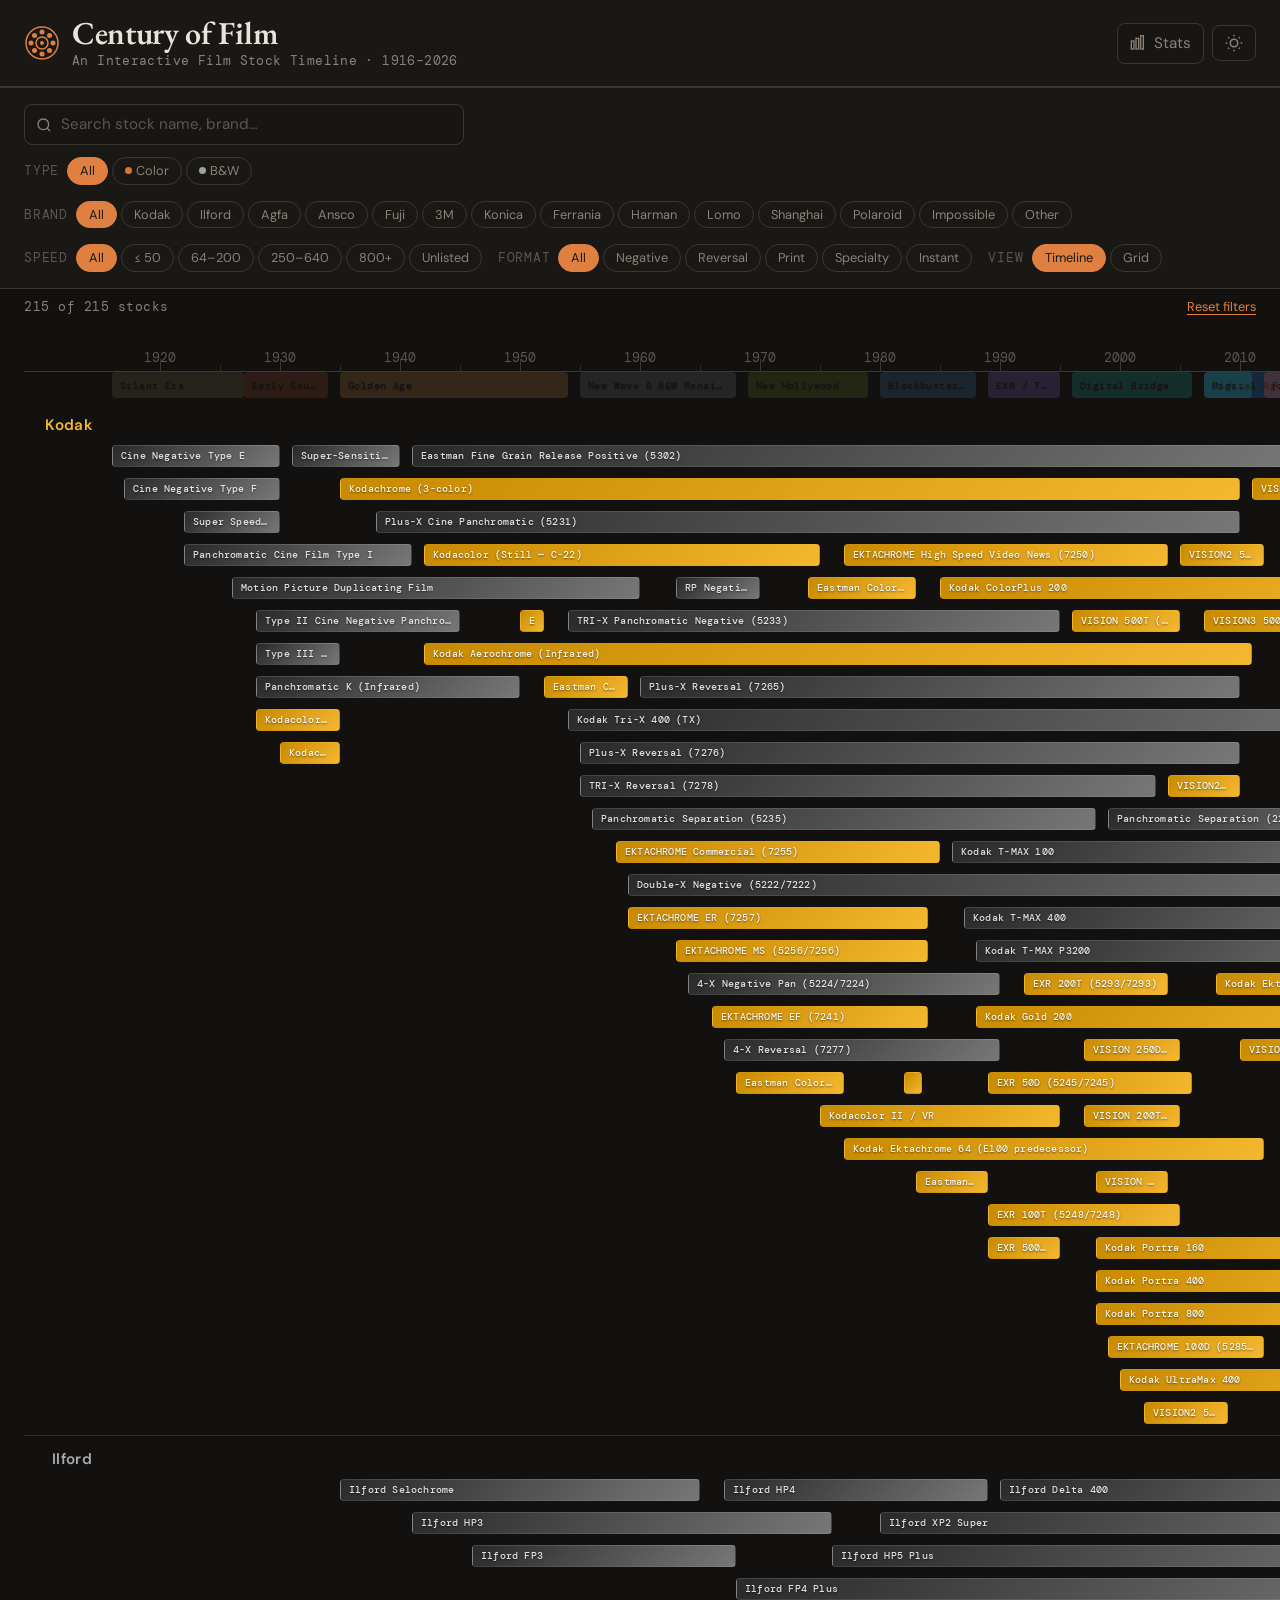
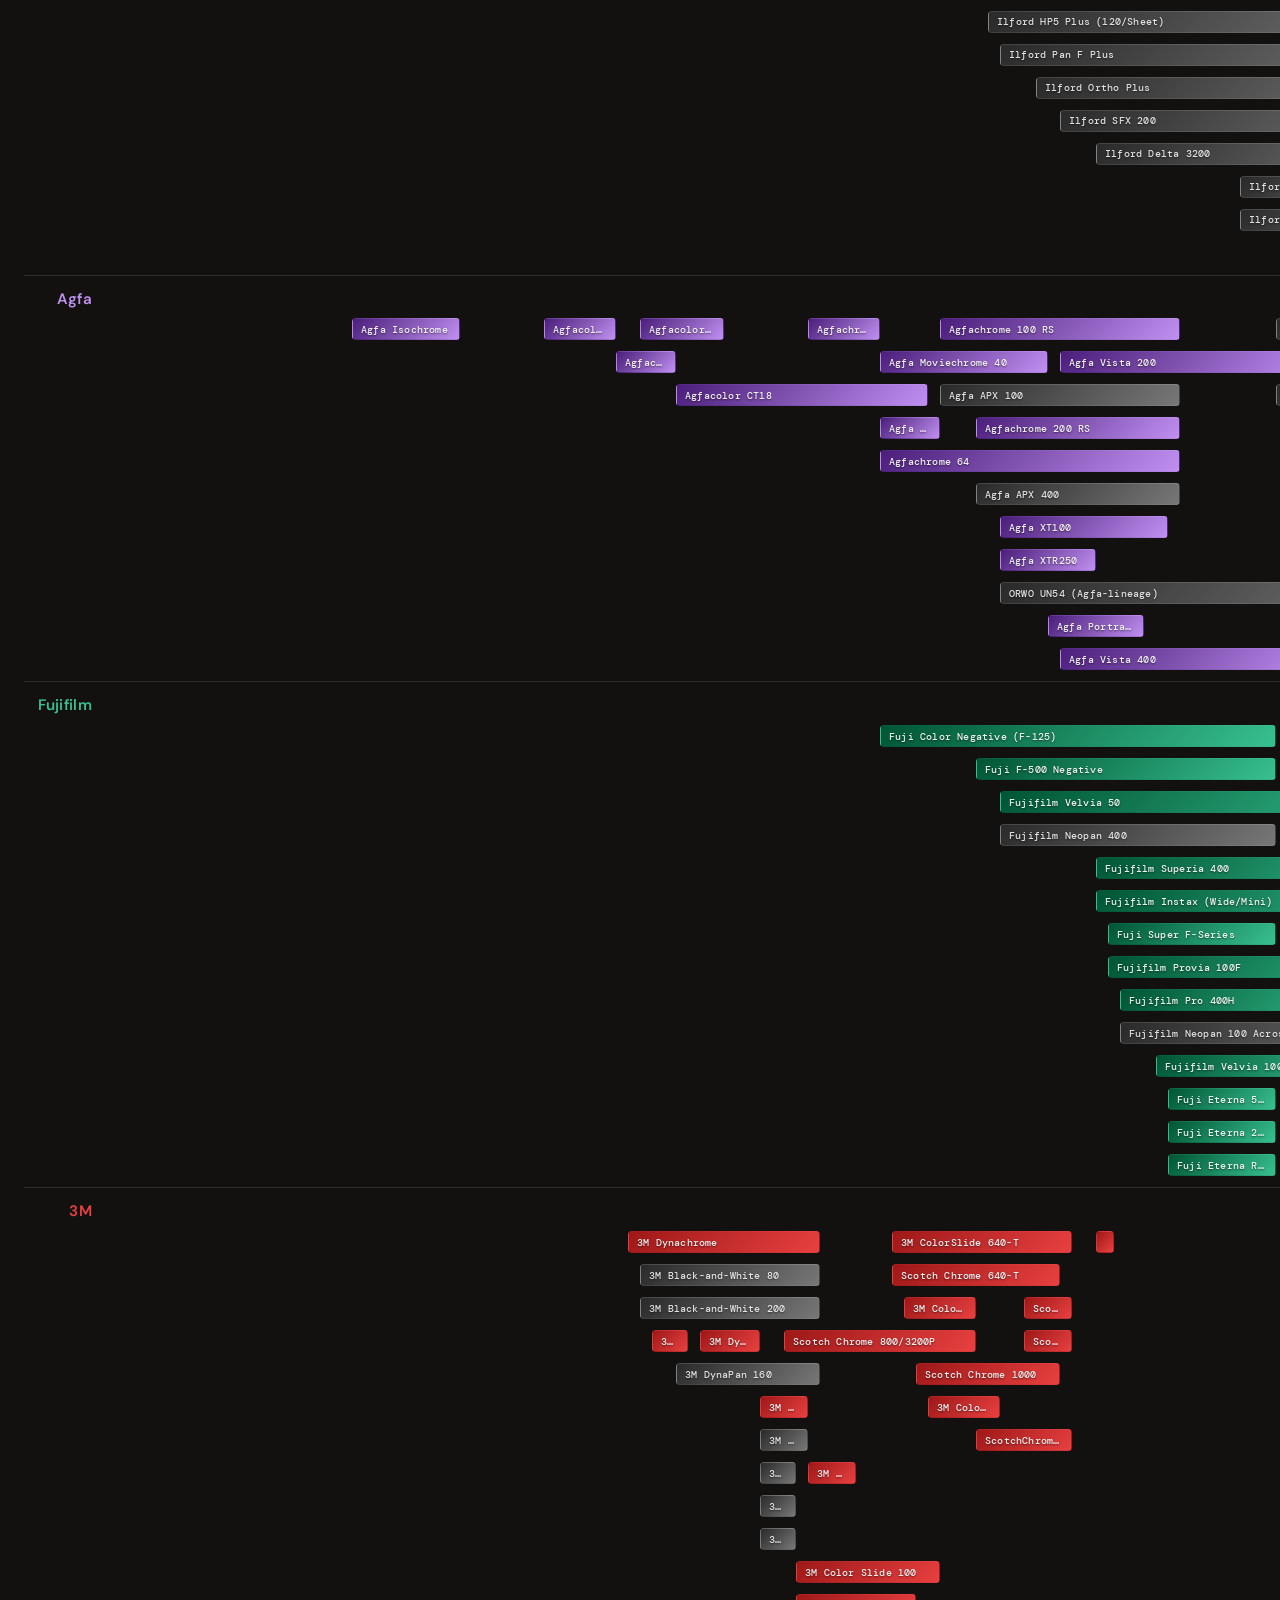
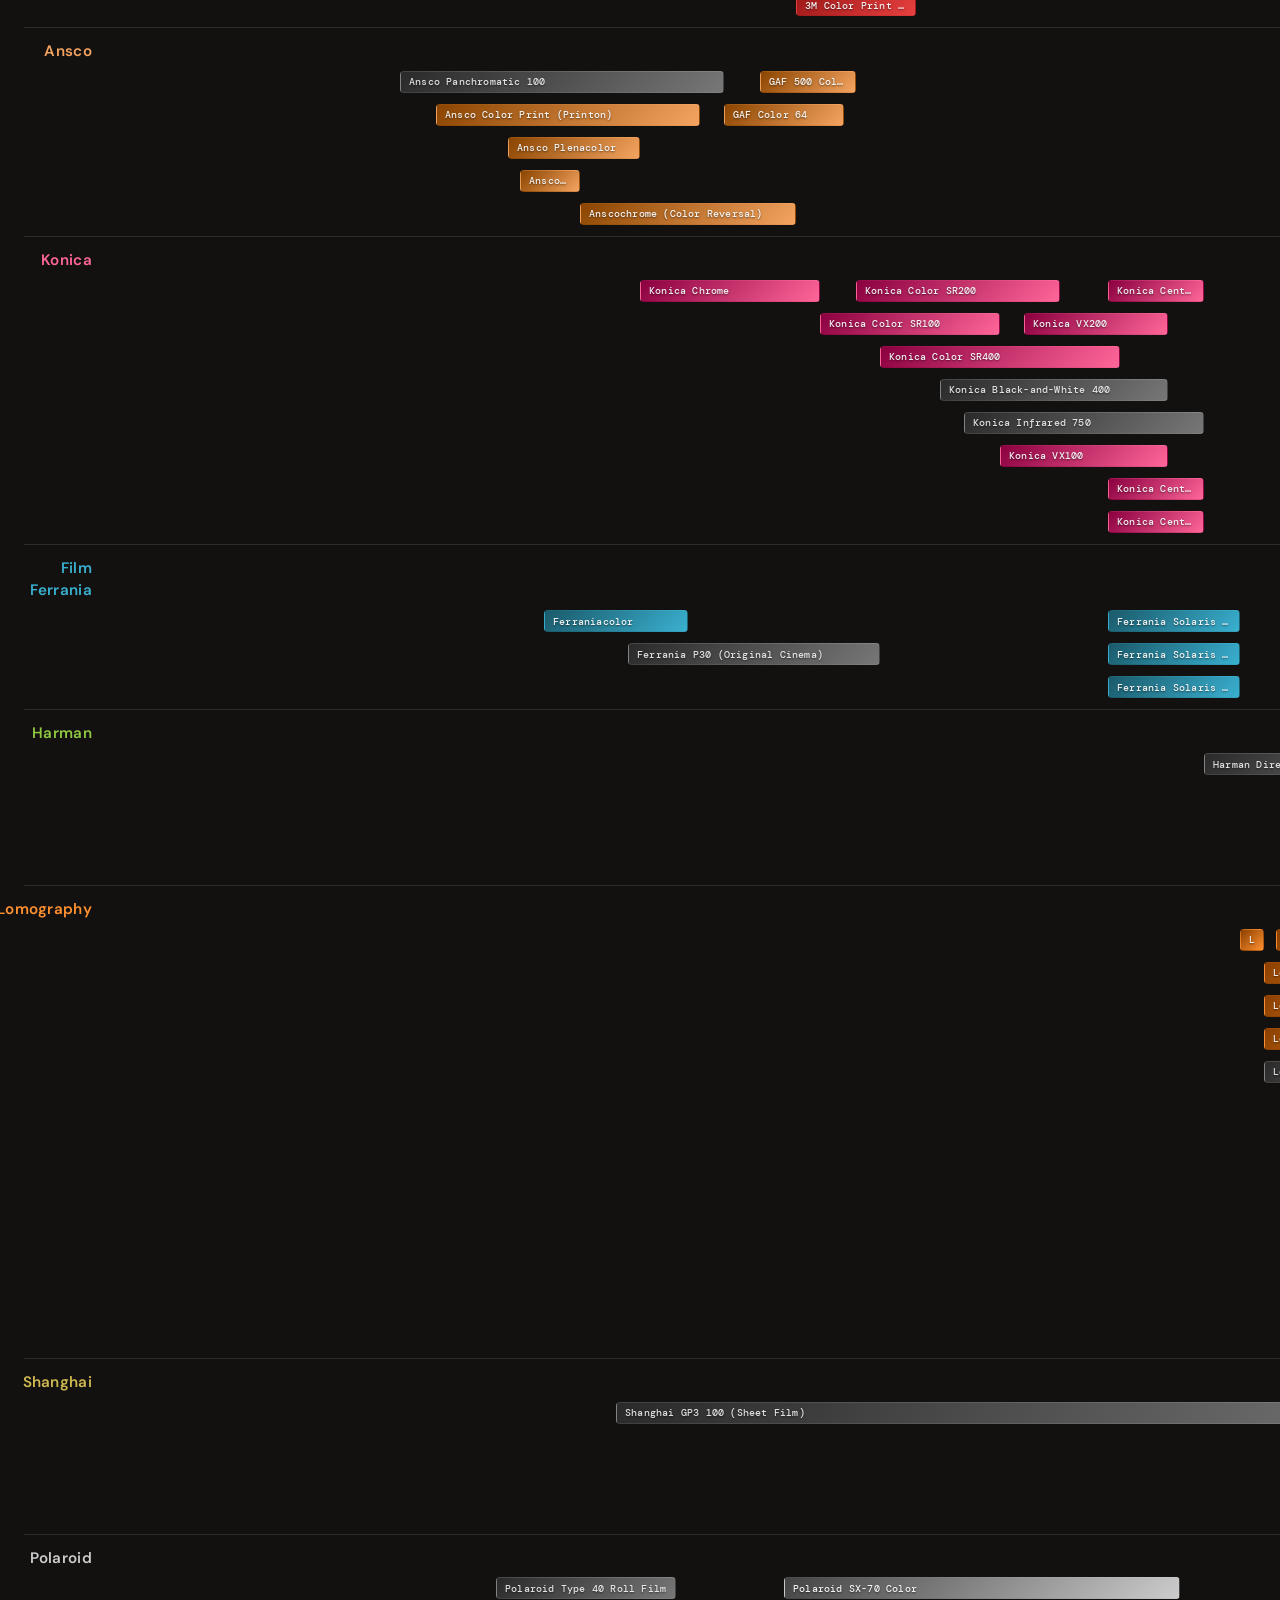
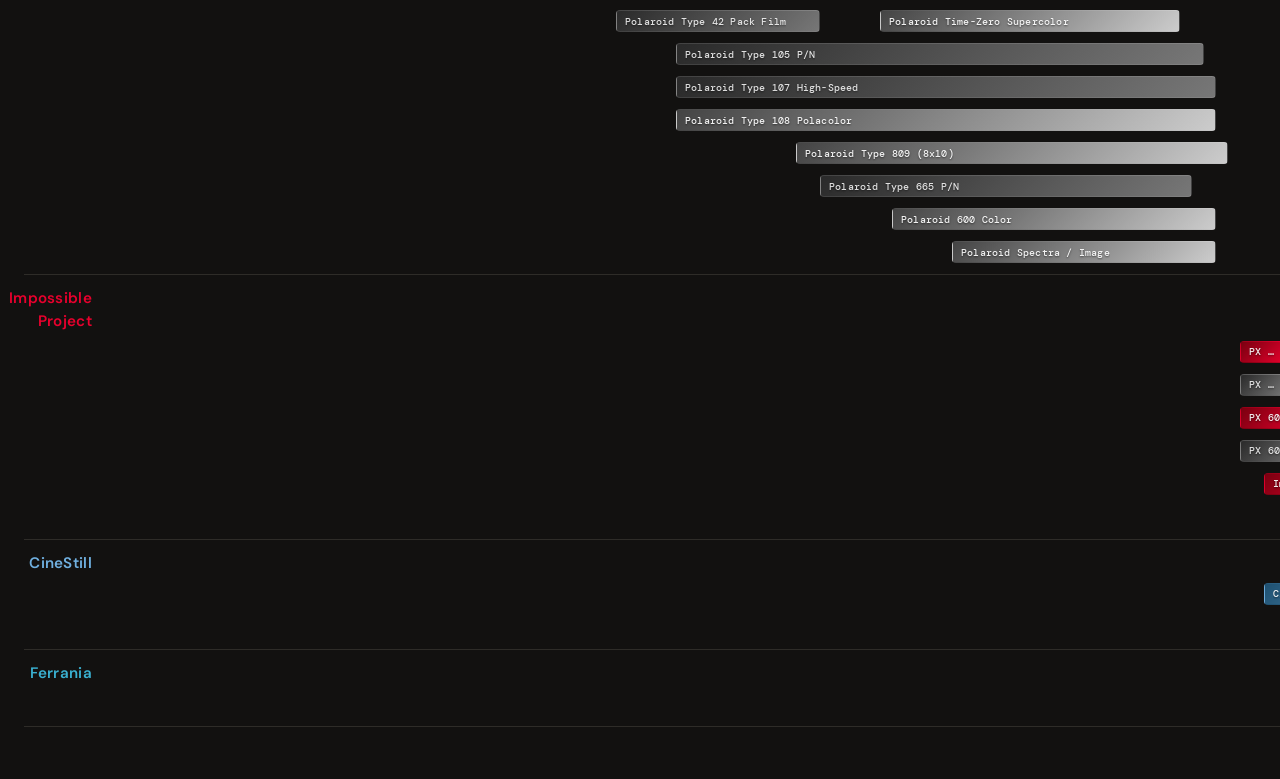
==== index.html @ fc1f84b1 "Add files via upload" ====
<!DOCTYPE html>
<html lang="en" data-theme="dark">
<head>
  <meta charset="UTF-8" />
  <meta name="viewport" content="width=device-width, initial-scale=1.0" />
  <title>Film Stock Timeline — 1916 to 2026</title>
  <link rel="preconnect" href="https://fonts.googleapis.com" />
  <link rel="preconnect" href="https://fonts.gstatic.com" crossorigin />
  <link href="https://fonts.googleapis.com/css2?family=EB+Garamond:ital,wght@0,400..800;1,400..800&family=DM+Mono:wght@400;500&family=DM+Sans:ital,opsz,wght@0,9..40,300..700;1,9..40,300..700&display=swap" rel="stylesheet" />
  <link rel="stylesheet" href="style.css" />
</head>
<body>

  <!-- HEADER -->
  <header class="site-header">
    <div class="header-inner">
      <div class="header-logo">
        <svg class="logo-icon" width="36" height="36" viewBox="0 0 36 36" fill="none" aria-label="Film reel icon">
          <circle cx="18" cy="18" r="16" stroke="currentColor" stroke-width="1.5"/>
          <circle cx="18" cy="18" r="6" stroke="currentColor" stroke-width="1.5"/>
          <circle cx="18" cy="7" r="2.5" fill="currentColor"/>
          <circle cx="18" cy="29" r="2.5" fill="currentColor"/>
          <circle cx="7" cy="18" r="2.5" fill="currentColor"/>
          <circle cx="29" cy="18" r="2.5" fill="currentColor"/>
          <circle cx="10.5" cy="10.5" r="2.5" fill="currentColor"/>
          <circle cx="25.5" cy="25.5" r="2.5" fill="currentColor"/>
          <circle cx="25.5" cy="10.5" r="2.5" fill="currentColor"/>
          <circle cx="10.5" cy="25.5" r="2.5" fill="currentColor"/>
          <circle cx="18" cy="18" r="2" fill="currentColor"/>
        </svg>
        <div>
          <h1 class="site-title">Century of Film</h1>
          <p class="site-subtitle">An Interactive Film Stock Timeline · 1916–2026</p>
        </div>
      </div>
      <div class="header-actions">
        <button class="stats-btn" id="statsToggle" aria-label="Toggle statistics">
          <svg width="16" height="16" viewBox="0 0 24 24" fill="none" stroke="currentColor" stroke-width="2"><rect x="2" y="9" width="4" height="12"/><rect x="9" y="5" width="4" height="16"/><rect x="16" y="1" width="4" height="20"/></svg>
          Stats
        </button>
        <button class="theme-toggle" data-theme-toggle aria-label="Toggle theme">
          <svg width="18" height="18" viewBox="0 0 24 24" fill="none" stroke="currentColor" stroke-width="2"><path d="M21 12.79A9 9 0 1 1 11.21 3 7 7 0 0 0 21 12.79z"/></svg>
        </button>
      </div>
    </div>
  </header>

  <!-- STATS PANEL -->
  <div class="stats-panel" id="statsPanel" aria-hidden="true">
    <div class="stats-grid" id="statsGrid"></div>
  </div>

  <!-- CONTROLS -->
  <div class="controls-bar" role="search" aria-label="Filter film stocks">
    <div class="controls-inner">

      <!-- Search -->
      <div class="search-wrap">
        <svg class="search-icon" width="16" height="16" viewBox="0 0 24 24" fill="none" stroke="currentColor" stroke-width="2"><circle cx="11" cy="11" r="8"/><path d="m21 21-4.35-4.35"/></svg>
        <input type="text" id="searchInput" class="search-input" placeholder="Search stock name, brand…" aria-label="Search film stocks"/>
        <button class="clear-search" id="clearSearch" aria-label="Clear search" hidden>
          <svg width="14" height="14" viewBox="0 0 24 24" fill="none" stroke="currentColor" stroke-width="2.5"><path d="M18 6 6 18M6 6l12 12"/></svg>
        </button>
      </div>

      <!-- Filters row -->
      <div class="filters-row">

        <!-- Type filter -->
        <div class="filter-group">
          <span class="filter-label">Type</span>
          <div class="btn-group" role="group" aria-label="Filter by type">
            <button class="filter-btn active" data-filter="type" data-value="all">All</button>
            <button class="filter-btn" data-filter="type" data-value="color">
              <span class="dot color-dot"></span>Color
            </button>
            <button class="filter-btn" data-filter="type" data-value="bw">
              <span class="dot bw-dot"></span>B&W
            </button>
          </div>
        </div>

        <!-- Brand filter -->
        <div class="filter-group">
          <span class="filter-label">Brand</span>
          <div class="btn-group brand-group" role="group" aria-label="Filter by brand">
            <button class="filter-btn active" data-filter="brand" data-value="all">All</button>
            <button class="filter-btn brand-kodak" data-filter="brand" data-value="Kodak">Kodak</button>
            <button class="filter-btn brand-ilford" data-filter="brand" data-value="Ilford">Ilford</button>
            <button class="filter-btn brand-agfa" data-filter="brand" data-value="Agfa">Agfa</button>
            <button class="filter-btn brand-ansco" data-filter="brand" data-value="Ansco">Ansco</button>
            <button class="filter-btn brand-fuji" data-filter="brand" data-value="Fujifilm">Fuji</button>
            <button class="filter-btn brand-3m" data-filter="brand" data-value="3M">3M</button>
            <button class="filter-btn brand-konica" data-filter="brand" data-value="Konica">Konica</button>
            <button class="filter-btn brand-ferrania" data-filter="brand" data-value="Film Ferrania">Ferrania</button>
            <button class="filter-btn brand-harman" data-filter="brand" data-value="Harman">Harman</button>
            <button class="filter-btn brand-lomo" data-filter="brand" data-value="Lomography">Lomo</button>
            <button class="filter-btn brand-shanghai" data-filter="brand" data-value="Shanghai">Shanghai</button>
            <button class="filter-btn brand-polaroid" data-filter="brand" data-value="Polaroid">Polaroid</button>
            <button class="filter-btn brand-impossible" data-filter="brand" data-value="Impossible Project">Impossible</button>
            <button class="filter-btn brand-other" data-filter="brand" data-value="other">Other</button>
          </div>
        </div>

        <!-- Speed filter -->
        <div class="filter-group">
          <span class="filter-label">Speed</span>
          <div class="btn-group" role="group" aria-label="Filter by ISO speed">
            <button class="filter-btn active" data-filter="speed" data-value="all">All</button>
            <button class="filter-btn" data-filter="speed" data-value="slow">≤ 50</button>
            <button class="filter-btn" data-filter="speed" data-value="medium">64–200</button>
            <button class="filter-btn" data-filter="speed" data-value="fast">250–640</button>
            <button class="filter-btn" data-filter="speed" data-value="ultrafast">800+</button>
            <button class="filter-btn" data-filter="speed" data-value="unknown">Unlisted</button>
          </div>
        </div>

        <!-- Subtype filter -->
        <div class="filter-group">
          <span class="filter-label">Format</span>
          <div class="btn-group" role="group" aria-label="Filter by film subtype">
            <button class="filter-btn active" data-filter="subtype" data-value="all">All</button>
            <button class="filter-btn" data-filter="subtype" data-value="Negative">Negative</button>
            <button class="filter-btn" data-filter="subtype" data-value="Reversal">Reversal</button>
            <button class="filter-btn" data-filter="subtype" data-value="Print">Print</button>
            <button class="filter-btn" data-filter="subtype" data-value="Specialty">Specialty</button>
            <button class="filter-btn" data-filter="subtype" data-value="Instant">Instant</button>
          </div>
        </div>

        <!-- View toggle -->
        <div class="filter-group view-group">
          <span class="filter-label">View</span>
          <div class="btn-group" role="group" aria-label="View mode">
            <button class="filter-btn active" id="viewTimeline">Timeline</button>
            <button class="filter-btn" id="viewGrid">Grid</button>
          </div>
        </div>

      </div>
    </div>
  </div>

  <!-- RESULT COUNT -->
  <div class="result-bar">
    <span id="resultCount" class="result-count">Loading…</span>
    <button class="reset-all" id="resetAll">Reset filters</button>
  </div>

  <!-- MAIN CONTENT -->
  <main class="main-content" id="mainContent">

    <!-- TIMELINE VIEW -->
    <div id="timelineView" class="timeline-view">
      <div class="timeline-ruler" id="timelineRuler"></div>
      <div class="timeline-eras" id="timelineEras"></div>
      <div class="timeline-lanes" id="timelineLanes">
        <!-- Lanes for brands, generated by JS -->
      </div>
    </div>

    <!-- GRID VIEW -->
    <div id="gridView" class="grid-view hidden">
      <div class="grid-container" id="gridContainer"></div>
    </div>

  </main>

  <!-- DETAIL MODAL -->
  <div class="modal-overlay" id="modalOverlay" role="dialog" aria-modal="true" aria-labelledby="modalTitle" hidden>
    <div class="modal" id="modal">
      <button class="modal-close" id="modalClose" aria-label="Close detail panel">
        <svg width="18" height="18" viewBox="0 0 24 24" fill="none" stroke="currentColor" stroke-width="2.5"><path d="M18 6 6 18M6 6l12 12"/></svg>
      </button>
      <div class="modal-content" id="modalContent"></div>
    </div>
  </div>

  <!-- NO RESULTS -->
  <div class="no-results" id="noResults" hidden>
    <svg width="48" height="48" viewBox="0 0 24 24" fill="none" stroke="currentColor" stroke-width="1.2"><circle cx="11" cy="11" r="8"/><path d="m21 21-4.35-4.35"/><path d="M8 11h6M11 8v6"/></svg>
    <p>No film stocks match your current filters.</p>
    <button class="reset-all" id="resetAll2">Clear filters</button>
  </div>

  <script src="data.js"></script>
  <script src="photos.js"></script>
  <script src="thumbnails.js"></script>
  <script src="app.js"></script>
<script data-pplx-inline-edit>
(function(){
  if(window===window.top)return;
  function inlineAll(orig,clone){
    if(orig.nodeType!==1)return;
    try{
      var cs=getComputedStyle(orig);
      var t='';
      for(var i=0;i<cs.length;i++){t+=cs[i]+':'+cs.getPropertyValue(cs[i])+';';}
      clone.style.cssText=t;
    }catch(e){}
    var oc=orig.children,cc=clone.children;
    for(var j=0;j<oc.length&&j<cc.length;j++){inlineAll(oc[j],cc[j]);}
  }
  function stripExternal(clone){
    var imgs=clone.querySelectorAll('img');
    for(var i=0;i<imgs.length;i++){
      var s=imgs[i].getAttribute('src');
      if(s&&!s.startsWith('data:'))imgs[i].removeAttribute('src');
    }
    var all=clone.querySelectorAll('*');
    for(var i=0;i<all.length;i++){
      var st=all[i].style.cssText;
      if(st&&st.indexOf('url(')>=0){
        all[i].style.cssText=st.replace(/url\(["']?(?!data:)[^)"']*["']?\)/gi,'none');
      }
    }
  }
  window.addEventListener('message',function(e){
    if(!e.data||e.data.type!=='INLINE_EDIT_CAPTURE_REQUEST')return;
    var scrollX=window.scrollX||window.pageXOffset||0;
    var scrollY=window.scrollY||window.pageYOffset||0;
    var w=window.innerWidth,h=window.innerHeight;
    try{
      var clone=document.documentElement.cloneNode(true);
      var rm=clone.querySelectorAll('script,link[rel="stylesheet"],style');
      for(var i=0;i<rm.length;i++){rm[i].remove();}
      inlineAll(document.documentElement,clone);
      stripExternal(clone);
      var html=new XMLSerializer().serializeToString(clone);
      var svg='<svg xmlns="http://www.w3.org/2000/svg" width="'+w+'" height="'+h+'">'
        +'<foreignObject width="100%" height="100%">'
        +'<div xmlns="http://www.w3.org/1999/xhtml" style="width:'+w+'px;height:'+h+'px;overflow:hidden">'
        +'<div style="transform:translate(-'+scrollX+'px,-'+scrollY+'px);transform-origin:top left">'
        +html+'</div></div></foreignObject></svg>';
      var svgUrl='data:image/svg+xml;charset=utf-8,'+encodeURIComponent(svg);
      var img=new Image();
      img.onload=function(){
        var c=document.createElement('canvas');c.width=w;c.height=h;
        c.getContext('2d').drawImage(img,0,0);
        window.parent.postMessage({type:'INLINE_EDIT_SCREENSHOT_RESULT',dataUrl:c.toDataURL('image/png'),scrollX:scrollX,scrollY:scrollY},'*');
      };
      img.onerror=function(){
        window.parent.postMessage({type:'INLINE_EDIT_SCREENSHOT_RESULT',dataUrl:null,scrollX:scrollX,scrollY:scrollY},'*');
      };
      img.src=svgUrl;
    }catch(err){
      window.parent.postMessage({type:'INLINE_EDIT_SCREENSHOT_RESULT',dataUrl:null,scrollX:scrollX,scrollY:scrollY},'*');
    }
  });
})();
</script></body>
</html>
---- style.css ----
/* ═══════════════════════════════════════════════════════════
   CENTURY OF FILM — Design System
   Palette: Darkroom amber & silver, film grain aesthetic
   ═══════════════════════════════════════════════════════════ */

:root, [data-theme='light'] {
  --color-bg:              #f5f2ec;
  --color-surface:         #faf8f4;
  --color-surface-2:       #ffffff;
  --color-surface-offset:  #ede9e1;
  --color-surface-offset-2:#e5e0d7;
  --color-surface-dynamic: #d9d2c7;
  --color-divider:         #ccc6bc;
  --color-border:          #c0b9ae;

  --color-text:            #1e1b16;
  --color-text-muted:      #6b6357;
  --color-text-faint:      #a89f95;
  --color-text-inverse:    #faf8f4;

  /* Darkroom amber as accent */
  --color-primary:         #b35c00;
  --color-primary-hover:   #8a4400;
  --color-primary-active:  #612f00;
  --color-primary-highlight:#f0dcc7;

  --color-kodak:           #f4a300;
  --color-kodak-muted:     #f0c86b;
  --color-3m:              #c42121;
  --color-3m-muted:        #e87070;
  --color-fuji:            #007a4d;
  --color-fuji-muted:      #52b894;
  --color-ilford:          #444444;
  --color-ilford-muted:    #888888;
  --color-agfa:            #6b3f9e;
  --color-agfa-muted:      #ab82d0;
  --color-other:           #4a7fa5;
  --color-other-muted:     #8ab4cc;

  --color-bw:              #555;
  --color-bw-muted:        #999;
  --color-color-film:      #d46500;
  --color-color-film-muted:#e9a96e;

  --radius-sm: 0.25rem;
  --radius-md: 0.5rem;
  --radius-lg: 0.75rem;
  --radius-full: 9999px;

  --font-display: 'EB Garamond', Georgia, serif;
  --font-body: 'DM Sans', system-ui, sans-serif;
  --font-mono: 'DM Mono', 'Menlo', monospace;

  --text-xs:   clamp(0.72rem, 0.68rem + 0.2vw, 0.8rem);
  --text-sm:   clamp(0.85rem, 0.8rem + 0.25vw, 0.95rem);
  --text-base: clamp(1rem, 0.95rem + 0.25vw, 1.1rem);
  --text-lg:   clamp(1.15rem, 1rem + 0.6vw, 1.4rem);
  --text-xl:   clamp(1.5rem, 1.2rem + 1vw, 2rem);
  --text-2xl:  clamp(2rem, 1.2rem + 2.5vw, 3.2rem);

  --space-1: 0.25rem;
  --space-2: 0.5rem;
  --space-3: 0.75rem;
  --space-4: 1rem;
  --space-5: 1.25rem;
  --space-6: 1.5rem;
  --space-8: 2rem;
  --space-10: 2.5rem;
  --space-12: 3rem;

  --shadow-sm: 0 1px 3px rgba(0,0,0,0.08);
  --shadow-md: 0 4px 12px rgba(0,0,0,0.1);
  --shadow-lg: 0 8px 24px rgba(0,0,0,0.14);
  --transition: 160ms cubic-bezier(0.16, 1, 0.3, 1);
}

[data-theme='dark'] {
  --color-bg:              #121110;
  --color-surface:         #1a1815;
  --color-surface-2:       #201e1b;
  --color-surface-offset:  #181613;
  --color-surface-offset-2:#1e1c19;
  --color-surface-dynamic: #2a2824;
  --color-divider:         #2e2c28;
  --color-border:          #3a3834;

  --color-text:            #e8e4dc;
  --color-text-muted:      #8a8278;
  --color-text-faint:      #5a5752;
  --color-text-inverse:    #1a1815;

  --color-primary:         #e08040;
  --color-primary-hover:   #f09050;
  --color-primary-active:  #f0a060;
  --color-primary-highlight:#3a2510;

  --color-kodak:           #f4b830;
  --color-kodak-muted:     #c8921a;
  --color-3m:              #e84040;
  --color-3m-muted:        #a82828;
  --color-fuji:            #38c090;
  --color-fuji-muted:      #228060;
  --color-ilford:          #b0b0b0;
  --color-ilford-muted:    #707070;
  --color-agfa:            #c090f0;
  --color-agfa-muted:      #8040c0;
  --color-other:           #70b0e0;
  --color-other-muted:     #406080;

  --color-bw:              #a0a0a0;
  --color-bw-muted:        #606060;
  --color-color-film:      #e07030;
  --color-color-film-muted:#805030;

  --shadow-sm: 0 1px 3px rgba(0,0,0,0.3);
  --shadow-md: 0 4px 12px rgba(0,0,0,0.4);
  --shadow-lg: 0 8px 24px rgba(0,0,0,0.5);
}

@media (prefers-color-scheme: dark) {
  :root:not([data-theme]) {
    --color-bg: #121110;
    --color-surface: #1a1815;
    --color-surface-2: #201e1b;
    --color-surface-offset: #181613;
    --color-surface-offset-2: #1e1c19;
    --color-surface-dynamic: #2a2824;
    --color-divider: #2e2c28;
    --color-border: #3a3834;
    --color-text: #e8e4dc;
    --color-text-muted: #8a8278;
    --color-text-faint: #5a5752;
    --color-text-inverse: #1a1815;
    --color-primary: #e08040;
    --color-primary-hover: #f09050;
    --color-primary-highlight: #3a2510;
    --color-kodak: #f4b830;
    --color-kodak-muted: #c8921a;
    --color-3m: #e84040;
    --color-3m-muted: #a82828;
    --color-fuji: #38c090;
    --color-fuji-muted: #228060;
    --color-ilford: #b0b0b0;
    --color-ilford-muted: #707070;
    --color-agfa: #c090f0;
    --color-agfa-muted: #8040c0;
    --color-other: #70b0e0;
    --color-other-muted: #406080;
    --shadow-sm: 0 1px 3px rgba(0,0,0,0.3);
    --shadow-md: 0 4px 12px rgba(0,0,0,0.4);
    --shadow-lg: 0 8px 24px rgba(0,0,0,0.5);
  }
}

/* ── BASE ── */
*, *::before, *::after { box-sizing: border-box; margin: 0; padding: 0; }
html {
  -webkit-font-smoothing: antialiased;
  scroll-behavior: smooth;
  font-size: 16px;
}
body {
  font-family: var(--font-body);
  font-size: var(--text-base);
  color: var(--color-text);
  background: var(--color-bg);
  min-height: 100dvh;
  line-height: 1.5;
}
button { cursor: pointer; border: none; background: none; font: inherit; color: inherit; }
input { font: inherit; color: inherit; }
a { color: inherit; text-decoration: none; }
.hidden { display: none !important; }

/* ── HEADER ── */
.site-header {
  position: sticky;
  top: 0;
  z-index: 100;
  background: var(--color-surface);
  border-bottom: 1px solid var(--color-border);
  backdrop-filter: blur(12px);
  -webkit-backdrop-filter: blur(12px);
}
.header-inner {
  max-width: 1600px;
  margin: 0 auto;
  padding: var(--space-4) var(--space-6);
  display: flex;
  align-items: center;
  justify-content: space-between;
  gap: var(--space-4);
}
.header-logo {
  display: flex;
  align-items: center;
  gap: var(--space-3);
}
.logo-icon {
  color: var(--color-primary);
  flex-shrink: 0;
}
.site-title {
  font-family: var(--font-display);
  font-size: var(--text-xl);
  font-weight: 600;
  line-height: 1.1;
  letter-spacing: -0.01em;
  color: var(--color-text);
}
.site-subtitle {
  font-size: var(--text-xs);
  color: var(--color-text-muted);
  font-family: var(--font-mono);
  letter-spacing: 0.03em;
}
.header-actions {
  display: flex;
  align-items: center;
  gap: var(--space-2);
}
.stats-btn, .theme-toggle {
  display: flex;
  align-items: center;
  gap: var(--space-2);
  padding: var(--space-2) var(--space-3);
  border-radius: var(--radius-md);
  border: 1px solid var(--color-border);
  background: var(--color-surface-offset);
  font-size: var(--text-sm);
  color: var(--color-text-muted);
  transition: all var(--transition);
}
.stats-btn:hover, .theme-toggle:hover {
  background: var(--color-surface-dynamic);
  color: var(--color-text);
}
.stats-btn.active {
  background: var(--color-primary-highlight);
  color: var(--color-primary);
  border-color: var(--color-primary);
}

/* ── STATS PANEL ── */
.stats-panel {
  max-height: 0;
  overflow: hidden;
  transition: max-height 0.35s cubic-bezier(0.16, 1, 0.3, 1);
  background: var(--color-surface-offset);
  border-bottom: 1px solid var(--color-border);
}
.stats-panel.open { max-height: 200px; }
.stats-grid {
  max-width: 1600px;
  margin: 0 auto;
  padding: var(--space-5) var(--space-6);
  display: flex;
  flex-wrap: wrap;
  gap: var(--space-5);
}
.stat-item { text-align: center; min-width: 80px; }
.stat-value {
  font-family: var(--font-display);
  font-size: var(--text-xl);
  font-weight: 600;
  color: var(--color-primary);
  line-height: 1;
}
.stat-label {
  font-size: var(--text-xs);
  color: var(--color-text-muted);
  margin-top: var(--space-1);
  font-family: var(--font-mono);
  letter-spacing: 0.04em;
}

/* ── CONTROLS ── */
.controls-bar {
  background: var(--color-surface);
  border-bottom: 1px solid var(--color-border);
  position: sticky;
  top: 73px;
  z-index: 90;
}
.controls-inner {
  max-width: 1600px;
  margin: 0 auto;
  padding: var(--space-4) var(--space-6);
  display: flex;
  flex-direction: column;
  gap: var(--space-3);
}
.search-wrap {
  position: relative;
  width: 100%;
  max-width: 440px;
}
.search-icon {
  position: absolute;
  left: var(--space-3);
  top: 50%;
  transform: translateY(-50%);
  color: var(--color-text-muted);
  pointer-events: none;
}
.search-input {
  width: 100%;
  padding: var(--space-2) var(--space-8) var(--space-2) 2.25rem;
  background: var(--color-surface-offset);
  border: 1px solid var(--color-border);
  border-radius: var(--radius-md);
  font-size: var(--text-sm);
  color: var(--color-text);
  transition: border-color var(--transition), background var(--transition);
  outline: none;
}
.search-input:focus {
  border-color: var(--color-primary);
  background: var(--color-surface-2);
}
.search-input::placeholder { color: var(--color-text-faint); }
.clear-search {
  position: absolute;
  right: var(--space-3);
  top: 50%;
  transform: translateY(-50%);
  color: var(--color-text-muted);
  padding: var(--space-1);
  border-radius: var(--radius-sm);
  display: flex;
  transition: color var(--transition);
}
.clear-search:hover { color: var(--color-text); }

.filters-row {
  display: flex;
  flex-wrap: wrap;
  gap: var(--space-4);
  align-items: center;
}
.filter-group {
  display: flex;
  align-items: center;
  gap: var(--space-2);
  flex-wrap: wrap;
}
.filter-label {
  font-size: var(--text-xs);
  font-family: var(--font-mono);
  letter-spacing: 0.06em;
  color: var(--color-text-faint);
  white-space: nowrap;
  text-transform: uppercase;
}
.btn-group {
  display: flex;
  gap: var(--space-1);
  flex-wrap: wrap;
}
.filter-btn {
  padding: 0.2rem var(--space-3);
  border-radius: var(--radius-full);
  border: 1px solid var(--color-border);
  background: transparent;
  font-size: var(--text-xs);
  color: var(--color-text-muted);
  white-space: nowrap;
  transition: all var(--transition);
  display: flex;
  align-items: center;
  gap: var(--space-1);
}
.filter-btn:hover {
  background: var(--color-surface-offset);
  color: var(--color-text);
  border-color: var(--color-text-muted);
}
.filter-btn.active {
  background: var(--color-primary);
  color: var(--color-text-inverse);
  border-color: var(--color-primary);
}
.brand-kodak.active    { background: var(--color-kodak);    border-color: var(--color-kodak);    color: #1e1b16; }
.brand-3m.active       { background: var(--color-3m);       border-color: var(--color-3m);       color: #fff; }
.brand-fuji.active     { background: var(--color-fuji);     border-color: var(--color-fuji);     color: #fff; }
.brand-ilford.active   { background: var(--color-ilford);   border-color: var(--color-ilford);   color: #fff; }
.brand-agfa.active     { background: var(--color-agfa);     border-color: var(--color-agfa);     color: #fff; }
.brand-ansco.active    { background: #f4a460;               border-color: #f4a460;              color: #1e1b16; }
.brand-konica.active   { background: #ff6699;               border-color: #ff6699;              color: #fff; }
.brand-ferrania.active { background: #3ab0d0;               border-color: #3ab0d0;              color: #fff; }
.brand-harman.active   { background: #90c840;               border-color: #90c840;              color: #1e1b16; }
.brand-lomo.active     { background: #ff9030;               border-color: #ff9030;              color: #1e1b16; }
.brand-shanghai.active  { background: #d0b850;               border-color: #d0b850;              color: #1e1b16; }
.brand-polaroid.active  { background: #cccccc;               border-color: #cccccc;              color: #1e1b16; }
.brand-impossible.active { background: #e8002d;              border-color: #e8002d;              color: #fff; }
.brand-other.active    { background: var(--color-other);    border-color: var(--color-other);    color: #fff; }

.dot {
  width: 7px; height: 7px;
  border-radius: 50%;
  flex-shrink: 0;
}
.color-dot { background: var(--color-color-film); }
.bw-dot    { background: var(--color-bw); }

/* ── RESULT BAR ── */
.result-bar {
  max-width: 1600px;
  margin: 0 auto;
  padding: var(--space-2) var(--space-6);
  display: flex;
  align-items: center;
  justify-content: space-between;
}
.result-count {
  font-size: var(--text-xs);
  font-family: var(--font-mono);
  color: var(--color-text-muted);
  letter-spacing: 0.04em;
}
.reset-all {
  font-size: var(--text-xs);
  color: var(--color-primary);
  text-decoration: underline;
  text-underline-offset: 3px;
  transition: color var(--transition);
}
.reset-all:hover { color: var(--color-primary-hover); }

/* ── TIMELINE VIEW ── */
.timeline-view {
  max-width: 1600px;
  margin: 0 auto;
  padding: 0 var(--space-6) var(--space-12);
  overflow-x: auto;
}

/* Year ruler */
.timeline-ruler {
  position: sticky;
  top: 0;
  z-index: 10;
  display: flex;
  height: 32px;
  border-bottom: 1px solid var(--color-border);
  background: var(--color-bg);
  min-width: var(--timeline-width, 1400px);
  margin-top: var(--space-4);
}
.ruler-year {
  position: absolute;
  font-size: var(--text-xs);
  font-family: var(--font-mono);
  color: var(--color-text-faint);
  white-space: nowrap;
  top: 8px;
  transform: translateX(-50%);
  user-select: none;
}
.ruler-tick {
  position: absolute;
  width: 1px;
  height: 6px;
  background: var(--color-divider);
  bottom: 0;
}
.ruler-tick.decade {
  height: 12px;
  background: var(--color-border);
}

/* Era bands */
.timeline-eras {
  position: relative;
  height: 26px;
  min-width: var(--timeline-width, 1400px);
  margin-bottom: var(--space-2);
}
.era-band {
  position: absolute;
  height: 100%;
  display: flex;
  align-items: center;
  padding: 0 var(--space-2);
  overflow: hidden;
  border-radius: var(--radius-sm);
  opacity: 0.18;
}
.era-band:hover { opacity: 0.32; }
.era-label {
  font-size: 10px;
  font-family: var(--font-mono);
  font-weight: 500;
  letter-spacing: 0.04em;
  white-space: nowrap;
  overflow: hidden;
  text-overflow: ellipsis;
  color: var(--color-text-inverse);
  text-shadow: 0 1px 2px rgba(0,0,0,0.4);
}

/* Brand lanes */
.timeline-lanes {
  min-width: var(--timeline-width, 1400px);
  display: flex;
  flex-direction: column;
  gap: 0;
}
.brand-lane {
  display: flex;
  flex-direction: column;
  border-bottom: 1px solid var(--color-divider);
  padding-bottom: var(--space-1);
  margin-bottom: var(--space-1);
  animation: laneIn 0.18s cubic-bezier(0.16, 1, 0.3, 1);
}
@keyframes laneIn {
  from { opacity: 0; transform: translateY(4px); }
  to   { opacity: 1; transform: translateY(0); }
}
.brand-lane-header {
  display: flex;
  align-items: center;
  gap: var(--space-2);
  padding: var(--space-2) 0 var(--space-1);
}
.brand-lane-name {
  font-size: var(--text-sm);
  font-weight: 600;
  letter-spacing: 0.02em;
  width: 80px;
  flex-shrink: 0;
  text-align: right;
  padding-right: var(--space-3);
  display: flex;
  align-items: center;
  justify-content: flex-end;
  gap: var(--space-2);
}
.lane-count-badge {
  display: inline-flex;
  align-items: center;
  justify-content: center;
  min-width: 18px;
  height: 18px;
  padding: 0 5px;
  border-radius: var(--radius-full);
  background: currentColor;
  font-size: 10px;
  font-family: var(--font-mono);
  font-weight: 700;
  color: var(--color-bg);
  flex-shrink: 0;
}
.brand-lane-rows {
  position: relative;
  min-height: 32px;
}
.lane-row {
  position: relative;
  height: 30px;
  margin-bottom: 3px;
  display: flex;
  align-items: center;
  padding-left: 88px;
}

/* Film stock bars */
.stock-bar {
  position: absolute;
  height: 22px;
  border-radius: 4px;
  cursor: pointer;
  display: flex;
  align-items: center;
  padding: 0 var(--space-2);
  overflow: hidden;
  transition: filter var(--transition), transform var(--transition), box-shadow var(--transition);
  border: 1px solid transparent;
}
.stock-bar:hover {
  filter: brightness(1.15);
  transform: scaleY(1.12);
  box-shadow: var(--shadow-md);
  z-index: 5;
}
.stock-bar:focus-visible {
  outline: 2px solid var(--color-primary);
  outline-offset: 2px;
}
.stock-bar.active-highlight {
  filter: brightness(1.25);
  box-shadow: 0 0 0 2px var(--color-primary);
  z-index: 6;
}
/* .stock-bar.dim removed — filtered-out bars are now fully collapsed */

.stock-bar-label {
  font-size: 10px;
  font-family: var(--font-mono);
  white-space: nowrap;
  overflow: hidden;
  text-overflow: ellipsis;
  color: rgba(255,255,255,0.92);
  text-shadow: 0 1px 2px rgba(0,0,0,0.5);
  font-weight: 500;
  letter-spacing: 0.02em;
  pointer-events: none;
}
.stock-bar.bw-bar .stock-bar-label {
  color: rgba(255,255,255,0.85);
}

/* Open-ended bars (still in production) */
.stock-bar.ongoing::after {
  content: '';
  position: absolute;
  right: -1px;
  top: 0;
  height: 100%;
  width: 10px;
  background: linear-gradient(to right, transparent, rgba(255,255,255,0.3));
  border-radius: 0 3px 3px 0;
}

/* Brand color coding */
.brand-kodak-bar    { background: linear-gradient(135deg, #c88a00, #f4b830); }
.brand-3m-bar       { background: linear-gradient(135deg, #9e1818, #e84040); }
.brand-fuji-bar     { background: linear-gradient(135deg, #005534, #38c090); }
.brand-ilford-bar   { background: linear-gradient(135deg, #2a2a2a, #888); }
.brand-agfa-bar     { background: linear-gradient(135deg, #4a1e7a, #c090f0); }
.brand-ansco-bar    { background: linear-gradient(135deg, #8b4500, #f4a460); }
.brand-konica-bar   { background: linear-gradient(135deg, #8b0040, #ff6699); }
.brand-ferrania-bar { background: linear-gradient(135deg, #1a5a6a, #3ab0d0); }
.brand-harman-bar   { background: linear-gradient(135deg, #3a6810, #90c840); }
.brand-lomo-bar     { background: linear-gradient(135deg, #8b4000, #ff9030); }
.brand-shanghai-bar  { background: linear-gradient(135deg, #6a5500, #d0b850); }
.brand-polaroid-bar  { background: linear-gradient(135deg, #444, #ccc); }
.brand-impossible-bar { background: linear-gradient(135deg, #7a0010, #e8002d); }
.brand-other-bar     { background: linear-gradient(135deg, #1e5070, #70b0e0); }

/* B&W overlay for B&W films */
.bw-bar {
  background: linear-gradient(135deg, #2a2a2a, #777) !important;
  border: 1px solid rgba(255,255,255,0.1);
}

/* ISO badge dot on bars */
.iso-dot {
  position: absolute;
  right: var(--space-2);
  width: 7px;
  height: 7px;
  border-radius: 50%;
  background: rgba(255,255,255,0.6);
  flex-shrink: 0;
}

/* ── GRID VIEW ── */
.grid-view {
  max-width: 1600px;
  margin: 0 auto;
  padding: var(--space-4) var(--space-6) var(--space-12);
}
.grid-container {
  display: grid;
  grid-template-columns: repeat(auto-fill, minmax(280px, 1fr));
  gap: var(--space-3);
}
.grid-card {
  background: var(--color-surface);
  border: 1px solid var(--color-border);
  border-radius: var(--radius-lg);
  padding: var(--space-4);
  cursor: pointer;
  transition: all var(--transition);
  display: flex;
  flex-direction: column;
  gap: var(--space-2);
  position: relative;
  overflow: hidden;
}
.grid-card::before {
  content: '';
  position: absolute;
  top: 0; left: 0; right: 0;
  height: 3px;
}
.grid-card:hover {
  border-color: var(--color-primary);
  box-shadow: var(--shadow-md);
  transform: translateY(-1px);
}
/* .grid-card.dim removed — filtered cards are now hidden */

.card-brand-dot {
  display: inline-block;
  width: 8px; height: 8px;
  border-radius: 50%;
  margin-right: var(--space-1);
  flex-shrink: 0;
}
.card-header {
  display: flex;
  align-items: flex-start;
  justify-content: space-between;
  gap: var(--space-2);
}
.card-name {
  font-family: var(--font-display);
  font-size: var(--text-base);
  font-weight: 500;
  line-height: 1.25;
  color: var(--color-text);
}
.card-brand-tag {
  font-size: var(--text-xs);
  font-family: var(--font-mono);
  padding: 2px 8px;
  border-radius: var(--radius-full);
  white-space: nowrap;
  flex-shrink: 0;
}
.card-meta {
  display: flex;
  flex-wrap: wrap;
  gap: var(--space-2);
  align-items: center;
}
.card-badge {
  font-size: var(--text-xs);
  font-family: var(--font-mono);
  padding: 2px var(--space-2);
  border-radius: var(--radius-sm);
  background: var(--color-surface-offset);
  color: var(--color-text-muted);
  border: 1px solid var(--color-divider);
}
.card-years {
  font-size: var(--text-xs);
  font-family: var(--font-mono);
  color: var(--color-text-faint);
  margin-top: auto;
}
.card-note {
  font-size: var(--text-xs);
  color: var(--color-text-muted);
  line-height: 1.4;
  display: -webkit-box;
  -webkit-line-clamp: 2;
  -webkit-box-orient: vertical;
  overflow: hidden;
}

/* ── MODAL ── */
.modal-overlay {
  position: fixed;
  inset: 0;
  background: rgba(0,0,0,0.6);
  backdrop-filter: blur(4px);
  z-index: 200;
  display: flex;
  align-items: center;
  justify-content: center;
  padding: var(--space-6);
}
.modal-overlay[hidden] { display: none; }
.modal {
  background: var(--color-surface-2);
  border: 1px solid var(--color-border);
  border-radius: var(--radius-lg);
  max-width: 520px;
  width: 100%;
  max-height: 90vh;
  overflow-y: auto;
  position: relative;
  box-shadow: var(--shadow-lg);
  animation: slideUp 0.22s cubic-bezier(0.16, 1, 0.3, 1);
}
@keyframes slideUp {
  from { opacity: 0; transform: translateY(16px) scale(0.98); }
  to   { opacity: 1; transform: translateY(0) scale(1); }
}
.modal-close {
  position: absolute;
  top: var(--space-4);
  right: var(--space-4);
  color: var(--color-text-muted);
  padding: var(--space-2);
  border-radius: var(--radius-md);
  display: flex;
  transition: all var(--transition);
  z-index: 1;
}
.modal-close:hover {
  background: var(--color-surface-offset);
  color: var(--color-text);
}
.modal-content {
  padding: 0 0 var(--space-6);
}

/* Reference packaging photo */
.modal-ref-photo {
  width: 100%;
  display: flex;
  align-items: center;
  justify-content: center;
  background: #0e0e0e;
  border-radius: var(--radius-lg) var(--radius-lg) 0 0;
  overflow: hidden;
  padding: var(--space-6) var(--space-8) var(--space-5);
  min-height: 180px;
  position: relative;
}
.modal-ref-photo img {
  display: block;
  max-height: 220px;
  max-width: 100%;
  width: auto;
  object-fit: contain;
  border-radius: 3px;
  box-shadow: 0 8px 32px rgba(0,0,0,0.7), 0 2px 8px rgba(0,0,0,0.5);
  transition: transform 0.25s cubic-bezier(0.16,1,0.3,1);
}
.modal-ref-photo img:hover {
  transform: scale(1.03);
}
.modal-ref-photo .photo-credit {
  position: absolute;
  bottom: 8px;
  right: 12px;
  font-family: var(--font-mono);
  font-size: 9px;
  color: rgba(255,255,255,0.25);
  letter-spacing: 0.04em;
}

/* Box art header */
.modal-box-art {
  width: 100%;
  display: flex;
  align-items: center;
  justify-content: center;
  background: #0a0a0a;
  border-radius: var(--radius-lg) var(--radius-lg) 0 0;
  overflow: hidden;
  padding: var(--space-6) var(--space-6) var(--space-4);
  position: relative;
}
.modal-box-art::after {
  content: '';
  position: absolute;
  inset: 0;
  background: linear-gradient(to bottom, transparent 60%, rgba(0,0,0,0.35) 100%);
  pointer-events: none;
}
.modal-box-art svg {
  display: block;
  max-width: 180px;
  height: auto;
  border-radius: 6px;
  box-shadow: 0 8px 32px rgba(0,0,0,0.55), 0 2px 8px rgba(0,0,0,0.4);
  filter: drop-shadow(0 4px 16px rgba(0,0,0,0.5));
  transition: transform 0.2s cubic-bezier(0.16, 1, 0.3, 1);
}
.modal-box-art svg:hover {
  transform: translateY(-2px) scale(1.02);
}

/* Re-pad the content below the art */
.modal-era-badge,
.modal-title,
.modal-brand,
.modal-specs,
.modal-note,
.modal-timeline-mini {
  padding-left: var(--space-8);
  padding-right: var(--space-8);
}
.modal-era-badge { padding-top: var(--space-6); }
.modal-specs     { margin-left: var(--space-8); margin-right: var(--space-8); padding-left: 0; padding-right: 0; }
.modal-note      { margin-left: var(--space-8); margin-right: var(--space-8); padding-left: var(--space-3); padding-right: 0; }
.modal-timeline-mini { padding-bottom: 0; }

/* Modal detail */
.modal-color-band {
  height: 4px;
  border-radius: var(--radius-lg) var(--radius-lg) 0 0;
  margin-bottom: var(--space-6);
}
.modal-era-badge {
  font-size: var(--text-xs);
  font-family: var(--font-mono);
  letter-spacing: 0.06em;
  text-transform: uppercase;
  color: var(--color-text-faint);
  margin-bottom: var(--space-2);
}
.modal-title {
  font-family: var(--font-display);
  font-size: var(--text-xl);
  font-weight: 500;
  line-height: 1.2;
  margin-bottom: var(--space-1);
}
.modal-brand {
  font-size: var(--text-sm);
  color: var(--color-text-muted);
  font-weight: 500;
  margin-bottom: var(--space-5);
}
.modal-specs {
  display: grid;
  grid-template-columns: 1fr 1fr;
  gap: var(--space-3);
  margin-bottom: var(--space-5);
  background: var(--color-surface-offset);
  border-radius: var(--radius-md);
  padding: var(--space-4);
}
.spec-item {}
.spec-label {
  font-size: var(--text-xs);
  font-family: var(--font-mono);
  color: var(--color-text-faint);
  letter-spacing: 0.06em;
  text-transform: uppercase;
  margin-bottom: 2px;
}
.spec-value {
  font-size: var(--text-sm);
  font-weight: 600;
  color: var(--color-text);
}
.spec-value.highlighted { color: var(--color-primary); }
.modal-note {
  font-size: var(--text-sm);
  color: var(--color-text-muted);
  line-height: 1.65;
  border-left: 2px solid var(--color-primary);
  padding-left: var(--space-3);
}
.modal-timeline-mini {
  margin-top: var(--space-5);
}
.mini-bar-track {
  height: 8px;
  background: var(--color-surface-offset);
  border-radius: var(--radius-full);
  position: relative;
  overflow: hidden;
  margin-top: var(--space-2);
}
.mini-bar-fill {
  position: absolute;
  height: 100%;
  border-radius: var(--radius-full);
}
.mini-bar-labels {
  display: flex;
  justify-content: space-between;
  font-size: var(--text-xs);
  font-family: var(--font-mono);
  color: var(--color-text-faint);
  margin-top: var(--space-1);
}

/* ── NO RESULTS ── */
[hidden] { display: none !important; }
.no-results {
  text-align: center;
  padding: var(--space-12) var(--space-6);
  color: var(--color-text-muted);
  display: flex;
  flex-direction: column;
  align-items: center;
  gap: var(--space-4);
}
.no-results svg { color: var(--color-text-faint); }
.no-results p { font-size: var(--text-base); }

/* ── TOOLTIP ── */
.tooltip {
  position: fixed;
  background: var(--color-surface-2);
  border: 1px solid var(--color-border);
  border-radius: var(--radius-md);
  padding: var(--space-2) var(--space-3);
  font-size: var(--text-xs);
  font-family: var(--font-mono);
  color: var(--color-text);
  box-shadow: var(--shadow-md);
  pointer-events: none;
  z-index: 150;
  white-space: nowrap;
  max-width: 260px;
  white-space: normal;
  transition: opacity 0.12s;
}
.tooltip-title { font-weight: 600; margin-bottom: 2px; }
.tooltip-sub { color: var(--color-text-muted); font-size: 10px; }

/* ── SCROLLBAR STYLING ── */
::-webkit-scrollbar { width: 6px; height: 6px; }
::-webkit-scrollbar-track { background: var(--color-bg); }
::-webkit-scrollbar-thumb { background: var(--color-border); border-radius: 3px; }
::-webkit-scrollbar-thumb:hover { background: var(--color-text-faint); }

/* ── RESPONSIVE ── */
@media (max-width: 768px) {
  .header-inner { padding: var(--space-3) var(--space-4); }
  .site-title { font-size: var(--text-lg); }
  .site-subtitle { display: none; }
  .controls-inner { padding: var(--space-3) var(--space-4); }
  .filters-row { gap: var(--space-3); }
  .timeline-view, .grid-view { padding: 0 var(--space-3) var(--space-8); }
  .result-bar { padding: var(--space-2) var(--space-4); }
}
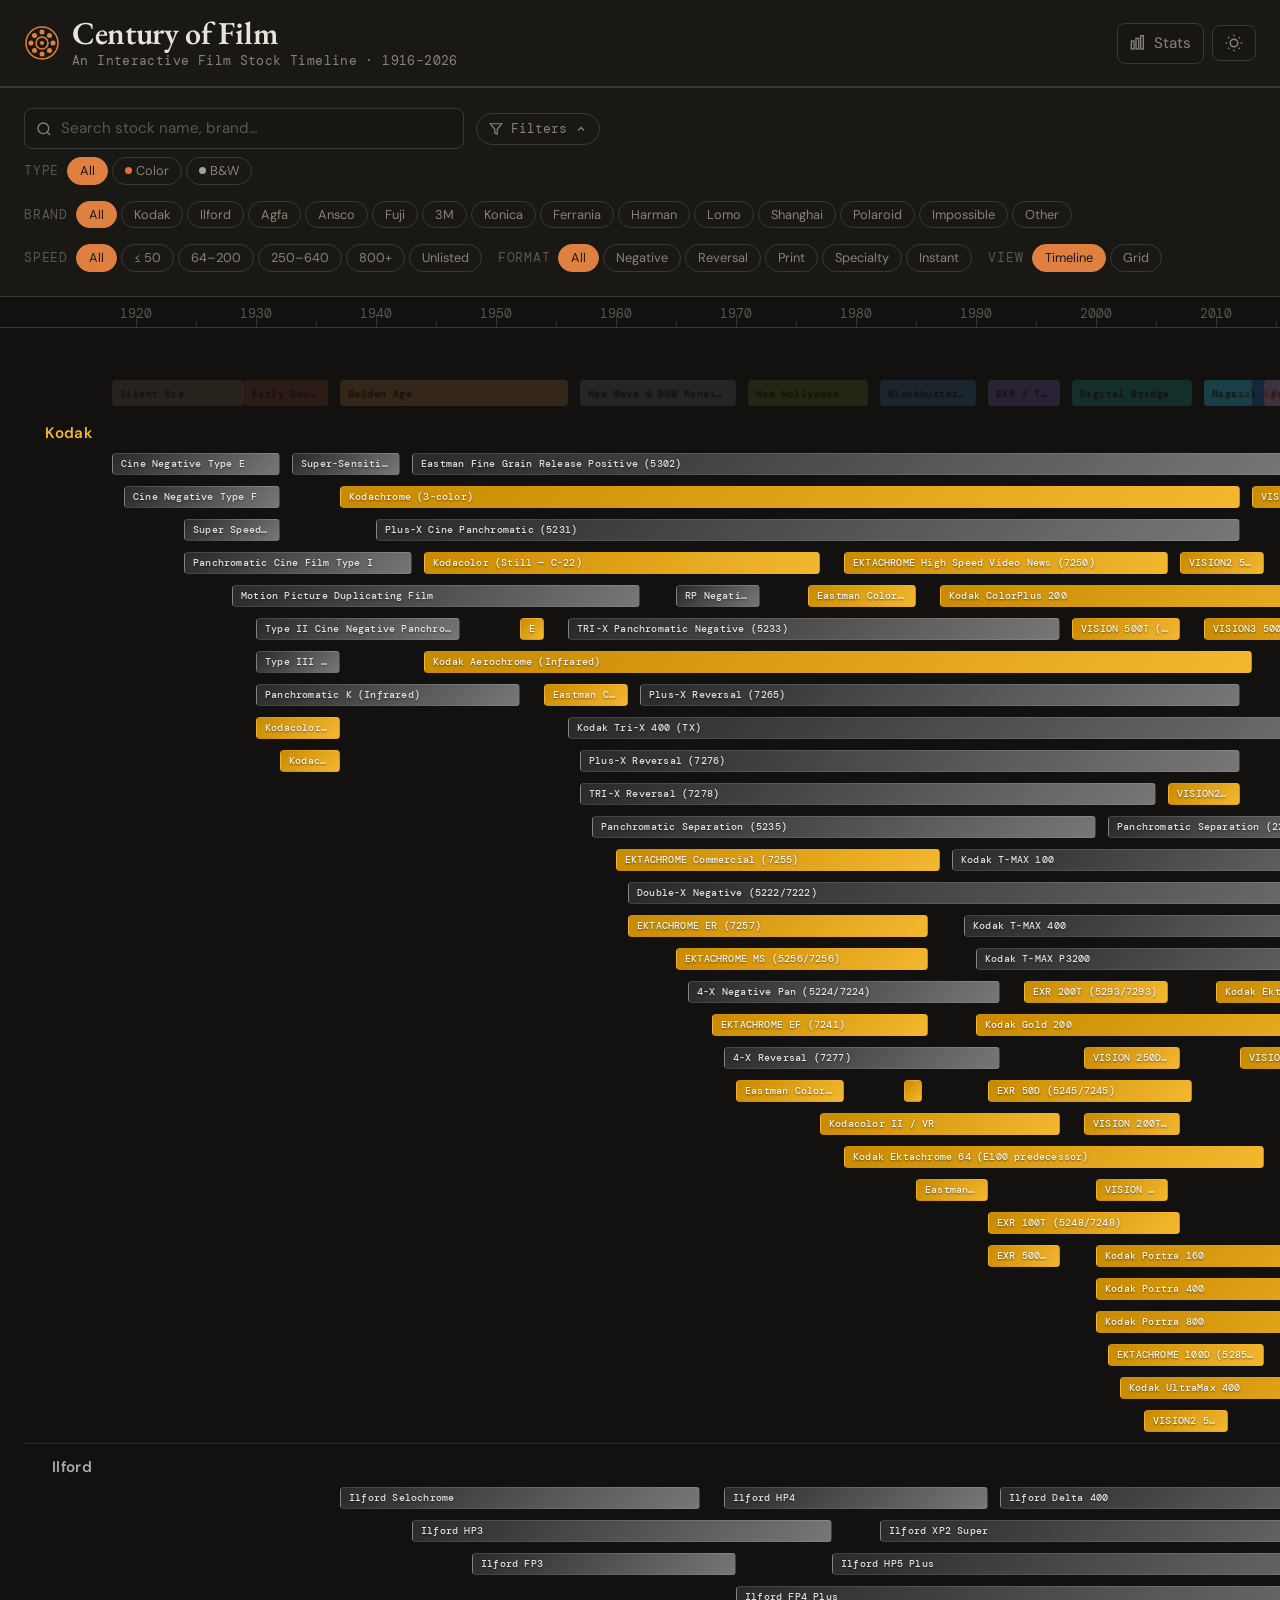
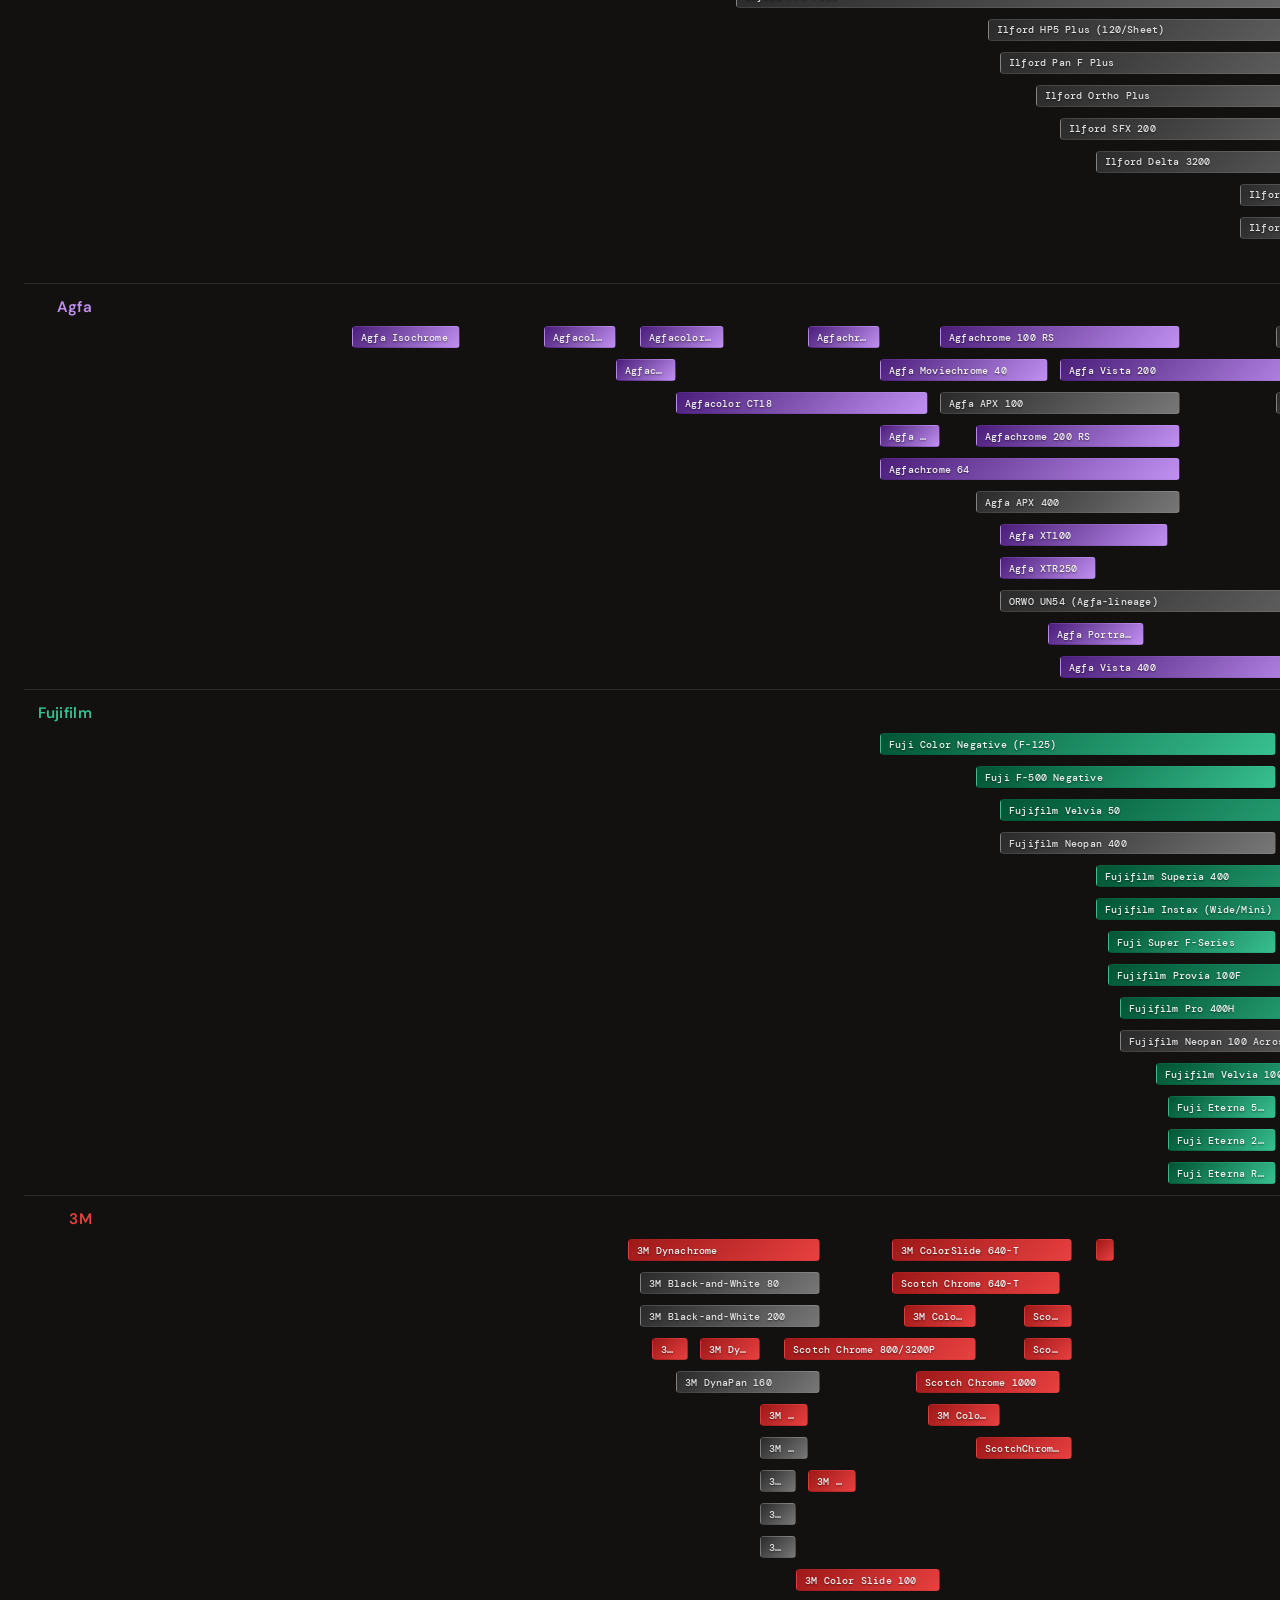
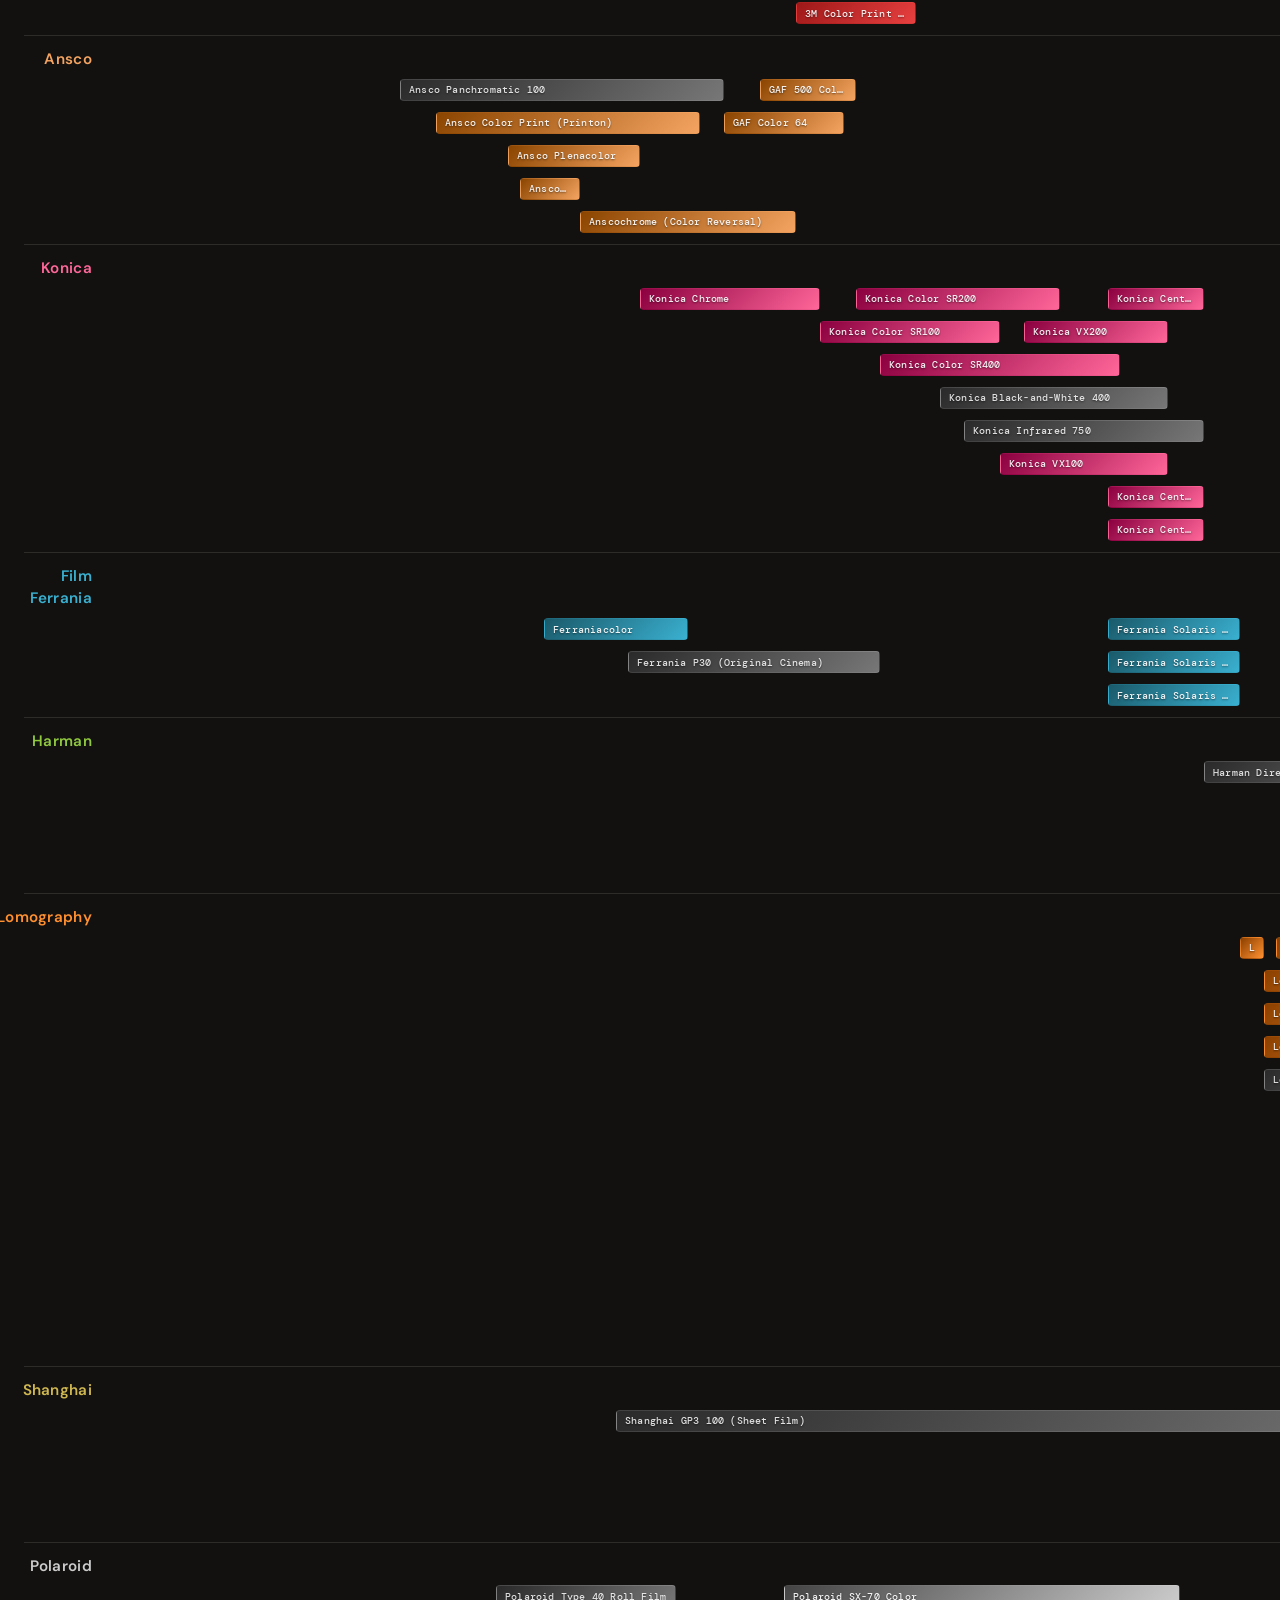
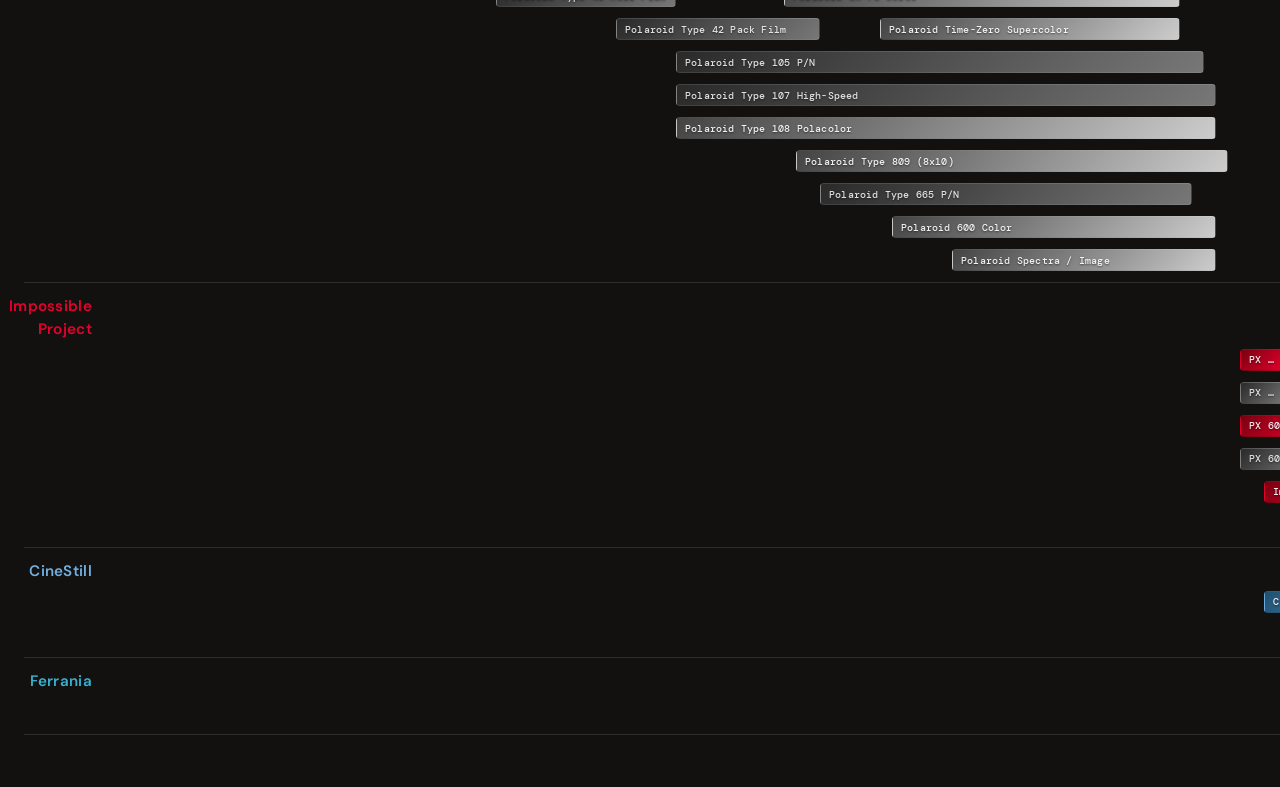
==== commit 6f713f83: "Add files via upload" ====
--- a/index.html
+++ b/index.html
@@ -54,16 +54,25 @@
   <div class="controls-bar" role="search" aria-label="Filter film stocks">
     <div class="controls-inner">
 
-      <!-- Search -->
-      <div class="search-wrap">
-        <svg class="search-icon" width="16" height="16" viewBox="0 0 24 24" fill="none" stroke="currentColor" stroke-width="2"><circle cx="11" cy="11" r="8"/><path d="m21 21-4.35-4.35"/></svg>
-        <input type="text" id="searchInput" class="search-input" placeholder="Search stock name, brand…" aria-label="Search film stocks"/>
-        <button class="clear-search" id="clearSearch" aria-label="Clear search" hidden>
-          <svg width="14" height="14" viewBox="0 0 24 24" fill="none" stroke="currentColor" stroke-width="2.5"><path d="M18 6 6 18M6 6l12 12"/></svg>
+      <!-- Search + filter toggle row -->
+      <div class="controls-top-row">
+        <div class="search-wrap">
+          <svg class="search-icon" width="16" height="16" viewBox="0 0 24 24" fill="none" stroke="currentColor" stroke-width="2"><circle cx="11" cy="11" r="8"/><path d="m21 21-4.35-4.35"/></svg>
+          <input type="text" id="searchInput" class="search-input" placeholder="Search stock name, brand…" aria-label="Search film stocks"/>
+          <button class="clear-search" id="clearSearch" aria-label="Clear search" hidden>
+            <svg width="14" height="14" viewBox="0 0 24 24" fill="none" stroke="currentColor" stroke-width="2.5"><path d="M18 6 6 18M6 6l12 12"/></svg>
+          </button>
+        </div>
+        <button class="filter-toggle-btn" id="filterToggle" aria-expanded="true" aria-controls="filtersPane">
+          <svg width="14" height="14" viewBox="0 0 24 24" fill="none" stroke="currentColor" stroke-width="2"><path d="M22 3H2l8 9.46V19l4 2v-8.54L22 3z"/></svg>
+          <span class="filter-toggle-label">Filters</span>
+          <span class="filter-active-count" id="filterActiveCount" hidden>0</span>
+          <svg class="filter-chevron" width="12" height="12" viewBox="0 0 24 24" fill="none" stroke="currentColor" stroke-width="2.5"><path d="M18 15l-6-6-6 6"/></svg>
         </button>
       </div>
 
-      <!-- Filters row -->
+      <!-- Filters pane (collapsible) -->
+      <div class="filters-pane" id="filtersPane">
       <div class="filters-row">
 
         <!-- Type filter -->
@@ -138,7 +147,17 @@
         </div>
 
       </div>
-    </div>
+      </div><!-- /filters-pane -->
+    </div>
+  </div>
+
+  <!-- LANDSCAPE HINT (mobile portrait only, shown via JS) -->
+  <div class="landscape-hint" id="landscapeHint" hidden>
+    <svg width="14" height="14" viewBox="0 0 24 24" fill="none" stroke="currentColor" stroke-width="2">
+      <rect x="2" y="7" width="20" height="14" rx="2"/><path d="M16 2h2a2 2 0 0 1 2 2v1"/>
+      <path d="M8 2H6a2 2 0 0 0-2 2v1"/>
+    </svg>
+    Rotate to landscape for a wider timeline view
   </div>
 
   <!-- RESULT COUNT -->
@@ -147,12 +166,17 @@
     <button class="reset-all" id="resetAll">Reset filters</button>
   </div>
 
+  <!-- TIMELINE RULER (fixed overlay — scroll-synced via JS) -->
+  <div class="timeline-ruler-fixed" id="timelineRulerFixed" aria-hidden="true">
+    <div class="timeline-ruler" id="timelineRuler"></div>
+  </div>
+
   <!-- MAIN CONTENT -->
   <main class="main-content" id="mainContent">
 
     <!-- TIMELINE VIEW -->
     <div id="timelineView" class="timeline-view">
-      <div class="timeline-ruler" id="timelineRuler"></div>
+      <div class="timeline-ruler-spacer" id="timelineRulerSpacer"></div>
       <div class="timeline-eras" id="timelineEras"></div>
       <div class="timeline-lanes" id="timelineLanes">
         <!-- Lanes for brands, generated by JS -->
--- a/style.css
+++ b/style.css
@@ -285,10 +285,85 @@
 .controls-inner {
   max-width: 1600px;
   margin: 0 auto;
-  padding: var(--space-4) var(--space-6);
+  padding: var(--space-3) var(--space-6);
   display: flex;
   flex-direction: column;
+  gap: 0;
+}
+
+/* Search + toggle button row */
+.controls-top-row {
+  display: flex;
+  align-items: center;
   gap: var(--space-3);
+  padding: var(--space-2) 0;
+}
+.controls-top-row .search-wrap { flex: 1; }
+
+/* Filter toggle button */
+.filter-toggle-btn {
+  display: flex;
+  align-items: center;
+  gap: var(--space-2);
+  padding: 0.25rem var(--space-3);
+  border: 1px solid var(--color-border);
+  border-radius: var(--radius-full);
+  background: transparent;
+  font-size: var(--text-xs);
+  font-family: var(--font-mono);
+  color: var(--color-text-muted);
+  white-space: nowrap;
+  cursor: pointer;
+  transition: all var(--transition);
+  flex-shrink: 0;
+  min-height: 32px;
+}
+.filter-toggle-btn:hover {
+  background: var(--color-surface-offset);
+  color: var(--color-text);
+  border-color: var(--color-text-muted);
+}
+.filter-toggle-btn.has-active {
+  border-color: var(--color-primary);
+  color: var(--color-primary);
+}
+.filter-chevron {
+  transition: transform 0.25s cubic-bezier(0.16, 1, 0.3, 1);
+  flex-shrink: 0;
+}
+.filter-toggle-btn[aria-expanded="false"] .filter-chevron {
+  transform: rotate(180deg);
+}
+.filter-active-count {
+  display: inline-flex;
+  align-items: center;
+  justify-content: center;
+  min-width: 16px;
+  height: 16px;
+  padding: 0 4px;
+  border-radius: var(--radius-full);
+  background: var(--color-primary);
+  color: var(--color-text-inverse);
+  font-size: 10px;
+  font-weight: 700;
+  line-height: 1;
+}
+.filter-active-count[hidden] { display: none; }
+
+/* Collapsible pane */
+.filters-pane {
+  overflow: hidden;
+  max-height: 400px;
+  transition: max-height 0.3s cubic-bezier(0.16, 1, 0.3, 1),
+              opacity 0.2s ease,
+              padding 0.3s cubic-bezier(0.16, 1, 0.3, 1);
+  opacity: 1;
+  padding-bottom: var(--space-3);
+}
+.filters-pane.collapsed {
+  max-height: 0;
+  opacity: 0;
+  padding-bottom: 0;
 }
 .search-wrap {
   position: relative;
@@ -436,16 +511,35 @@
 }
 
 /* Year ruler */
+/* Fixed ruler overlay wrapper — sits above the timeline, z-indexed over content */
+.timeline-ruler-fixed {
+  position: fixed;
+  left: 0;
+  right: 0;
+  top: var(--ruler-top, 0px);
+  z-index: 85; /* below controls (90) but above timeline content */
+  overflow: hidden;          /* clips the inner wide ruler */
+  pointer-events: none;      /* clicks pass through to timeline bars */
+  display: block;
+}
+.timeline-ruler-fixed.hidden { display: none; }
+
+/* The actual ruler strip — wide, scrolled via JS to match timeline */
 .timeline-ruler {
-  position: sticky;
-  top: 0;
-  z-index: 10;
   display: flex;
   height: 32px;
   border-bottom: 1px solid var(--color-border);
   background: var(--color-bg);
   min-width: var(--timeline-width, 1400px);
+  /* no position/top/sticky needed — parent is fixed */
+  will-change: transform;
+}
+
+/* Spacer inside timelineView so content doesn't jump under the ruler */
+.timeline-ruler-spacer {
+  height: 32px;
   margin-top: var(--space-4);
+  flex-shrink: 0;
 }
 .ruler-year {
   position: absolute;
@@ -1008,12 +1102,191 @@
 ::-webkit-scrollbar-thumb:hover { background: var(--color-text-faint); }
 
 /* ── RESPONSIVE ── */
+/* ══════════════════════════════════════════════════════════
+   RESPONSIVE — Tablet (≤ 1024px)
+   ══════════════════════════════════════════════════════════ */
+@media (max-width: 1024px) {
+  .timeline-view { padding: 0 var(--space-3) var(--space-10); }
+  .grid-view { padding: var(--space-3) var(--space-3) var(--space-10); }
+  .result-bar { padding: var(--space-2) var(--space-4); }
+  .grid-container { grid-template-columns: repeat(auto-fill, minmax(220px, 1fr)); }
+}
+
+/* ══════════════════════════════════════════════════════════
+   RESPONSIVE — Mobile (≤ 768px)
+   The timeline is a horizontal scrollable view by design;
+   on mobile we default to Grid and make everything touch-friendly.
+   ══════════════════════════════════════════════════════════ */
 @media (max-width: 768px) {
-  .header-inner { padding: var(--space-3) var(--space-4); }
-  .site-title { font-size: var(--text-lg); }
+
+  /* ── Header ── */
+  .header-inner {
+    padding: var(--space-3) var(--space-4);
+    flex-wrap: wrap;
+    gap: var(--space-2);
+  }
+  .site-title { font-size: var(--text-base); }
   .site-subtitle { display: none; }
-  .controls-inner { padding: var(--space-3) var(--space-4); }
-  .filters-row { gap: var(--space-3); }
-  .timeline-view, .grid-view { padding: 0 var(--space-3) var(--space-8); }
-  .result-bar { padding: var(--space-2) var(--space-4); }
-}
+  .header-logo { gap: var(--space-2); }
+  .logo-icon { width: 28px; height: 28px; }
+
+  /* Stats button label hidden on very small screens */
+  .stats-btn span { display: none; }
+
+  /* ── Controls / Filters ── */
+  .controls-bar { top: 56px; } /* shorter header */
+  .controls-inner {
+    padding: var(--space-1) var(--space-3);
+  }
+  .controls-top-row { padding: var(--space-2) 0; }
+  .search-wrap { max-width: 100%; }
+  .search-input { font-size: 16px; } /* prevent iOS zoom on focus */
+  /* Filters collapsed by default on mobile via JS adding .collapsed */
+  /* The JS reads window.innerWidth at init and adds .collapsed if mobile */
+
+  .filters-row {
+    gap: var(--space-2);
+    flex-direction: column;
+    align-items: flex-start;
+  }
+  .filter-group {
+    width: 100%;
+    flex-wrap: nowrap;
+    gap: var(--space-2);
+  }
+  .filter-label {
+    min-width: 52px;
+    flex-shrink: 0;
+  }
+  /* All btn-groups: horizontally scrollable strip on mobile */
+  .btn-group {
+    overflow-x: auto;
+    flex-wrap: nowrap;
+    -webkit-overflow-scrolling: touch;
+    scrollbar-width: none;
+    padding-bottom: 2px;
+    gap: 4px;
+  }
+  .btn-group::-webkit-scrollbar { display: none; }
+  /* filter-group should not clip the scrollable strip */
+  .filter-group { overflow: visible; }
+  .filter-btn {
+    padding: 0.3rem var(--space-3);
+    font-size: 11px;
+    white-space: nowrap;
+    flex-shrink: 0;
+    min-height: 32px; /* touch target */
+  }
+
+  /* ── Result bar ── */
+  .result-bar {
+    padding: var(--space-2) var(--space-3);
+    font-size: var(--text-xs);
+  }
+
+  /* ── Timeline: horizontally scrollable, compact bars ── */
+  .timeline-view { padding: 0 0 var(--space-8); overflow-x: auto; -webkit-overflow-scrolling: touch; }
+  .brand-lane-name { width: 52px; font-size: 9px; padding-right: var(--space-2); }
+  .lane-row { padding-left: 60px; }
+  .stock-bar { height: 18px; }
+  .stock-bar-label { font-size: 9px; }
+  /* Ruler and eras stay full width — scroll together with lanes */
+  .timeline-ruler, .timeline-eras, .timeline-lanes { min-width: var(--timeline-width, 1400px); }
+
+  /* ── Grid view ── */
+  .grid-view { padding: var(--space-2) var(--space-3) var(--space-8); }
+  .grid-container {
+    grid-template-columns: repeat(auto-fill, minmax(160px, 1fr));
+    gap: var(--space-2);
+  }
+  .grid-card { padding: var(--space-3); gap: var(--space-1); }
+
+  /* ── Modal: full-screen sheet on mobile ── */
+  .modal-overlay {
+    padding: 0;
+    align-items: flex-end;
+  }
+  .modal {
+    max-width: 100%;
+    width: 100%;
+    max-height: 92vh;
+    border-radius: var(--radius-lg) var(--radius-lg) 0 0;
+    animation: slideUpMobile 0.28s cubic-bezier(0.16, 1, 0.3, 1);
+  }
+  @keyframes slideUpMobile {
+    from { transform: translateY(100%); opacity: 0.8; }
+    to   { transform: translateY(0);   opacity: 1; }
+  }
+  /* Drag handle hint */
+  .modal::before {
+    content: '';
+    display: block;
+    width: 36px;
+    height: 4px;
+    background: var(--color-border);
+    border-radius: var(--radius-full);
+    margin: var(--space-3) auto var(--space-1);
+  }
+  .modal-ref-photo { min-height: 140px; padding: var(--space-4); }
+  .modal-ref-photo img { max-height: 160px; }
+  .modal-era-badge,
+  .modal-title,
+  .modal-brand,
+  .modal-specs,
+  .modal-note,
+  .modal-timeline-mini { padding-left: var(--space-4); padding-right: var(--space-4); }
+  .modal-specs { margin-left: var(--space-4); margin-right: var(--space-4); }
+  .modal-note  { margin-left: var(--space-4); margin-right: var(--space-4); }
+  .modal-title { font-size: var(--text-lg); }
+  .modal-specs { grid-template-columns: 1fr 1fr; }
+  .modal-close { top: var(--space-3); right: var(--space-3); }
+}
+
+/* ══════════════════════════════════════════════════════════
+   RESPONSIVE — Small phone (≤ 390px)
+   ══════════════════════════════════════════════════════════ */
+@media (max-width: 390px) {
+  .grid-container { grid-template-columns: 1fr 1fr; gap: var(--space-2); }
+  .grid-card { padding: var(--space-2); }
+  .modal-specs { grid-template-columns: 1fr; }
+}
+
+/* ══════════════════════════════════════════════════════════
+   LANDSCAPE HINT BANNER
+   ══════════════════════════════════════════════════════════ */
+.landscape-hint {
+  display: flex;
+  align-items: center;
+  gap: var(--space-2);
+  background: var(--color-surface-offset);
+  border-bottom: 1px solid var(--color-border);
+  padding: var(--space-2) var(--space-4);
+  font-size: var(--text-xs);
+  font-family: var(--font-mono);
+  color: var(--color-text-muted);
+  letter-spacing: 0.03em;
+}
+.landscape-hint svg { flex-shrink: 0; opacity: 0.6; }
+.landscape-hint[hidden] { display: none; }
+
+/* ══════════════════════════════════════════════════════════
+   RESPONSIVE — Landscape phone (short + wide)
+   ══════════════════════════════════════════════════════════ */
+@media (orientation: landscape) and (max-height: 500px) {
+  /* Compact header so timeline has max vertical space */
+  .site-header { position: relative; }
+  .header-inner { padding: var(--space-2) var(--space-4); }
+  .site-title { font-size: var(--text-sm); }
+  .logo-icon { width: 24px; height: 24px; }
+  .controls-bar { top: 44px; }
+  .controls-inner { padding: var(--space-1) var(--space-3); gap: var(--space-1); }
+  /* Single-row filters in landscape */
+  .filters-row { flex-direction: row; flex-wrap: nowrap; overflow-x: auto; gap: var(--space-3); }
+  .filters-row::-webkit-scrollbar { display: none; }
+  .filters-row { scrollbar-width: none; }
+  /* Modal short in landscape — scrollable */
+  .modal { max-height: 95vh; border-radius: var(--radius-lg); }
+  .modal-overlay { align-items: center; padding: var(--space-2); }
+  .modal-ref-photo { min-height: 80px; padding: var(--space-3); }
+  .modal-ref-photo img { max-height: 100px; }
+}
